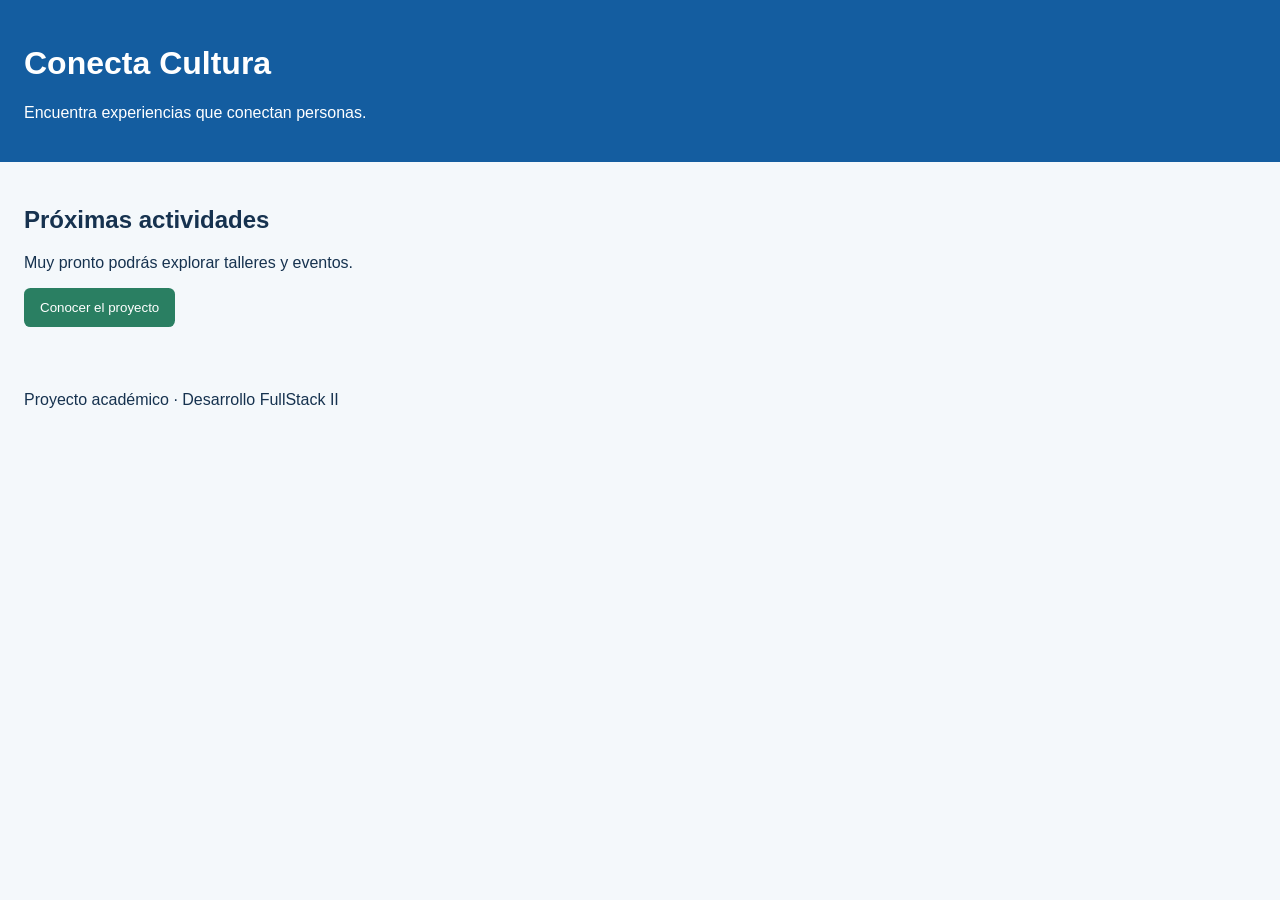
==== index.html @ 7ea76989 "chore: crear estructura inicial del proyecto" ====
<!DOCTYPE html>
<html lang="es">
<head>
  <meta charset="UTF-8">
  <meta name="viewport" content="width=device-width, initial-scale=1.0">
  <meta name="description" content="Actividades y talleres de Conecta Cultura">
  <title>Conecta Cultura | Inicio</title>
  <link rel="stylesheet" href="assets/css/estilos.css">
</head>
<body>
  <header>
    <h1>Conecta Cultura</h1>
    <p>Encuentra experiencias que conectan personas.</p>
  </header>

  <main>
    <section>
      <h2>Próximas actividades</h2>
      <p>Muy pronto podrás explorar talleres y eventos.</p>
      <button id="boton-bienvenida" type="button">Conocer el proyecto</button>
    </section>
  </main>

  <footer>
    <p>Proyecto académico · Desarrollo FullStack II</p>
  </footer>

  <script src="assets/js/app.js"></script>
</body>
</html>
---- assets/css/estilos.css ----
* {
  box-sizing: border-box;
}

body {
  margin: 0;
  font-family: Arial, sans-serif;
  color: #16324f;
  background-color: #f4f8fb;
}

header,
main,
footer {
  padding: 1.5rem;
}

header {
  color: #ffffff;
  background-color: #145da0;
}

button {
  padding: 0.75rem 1rem;
  color: #ffffff;
  background-color: #2a7f62;
  border: 0;
  border-radius: 0.4rem;
  cursor: pointer;
}
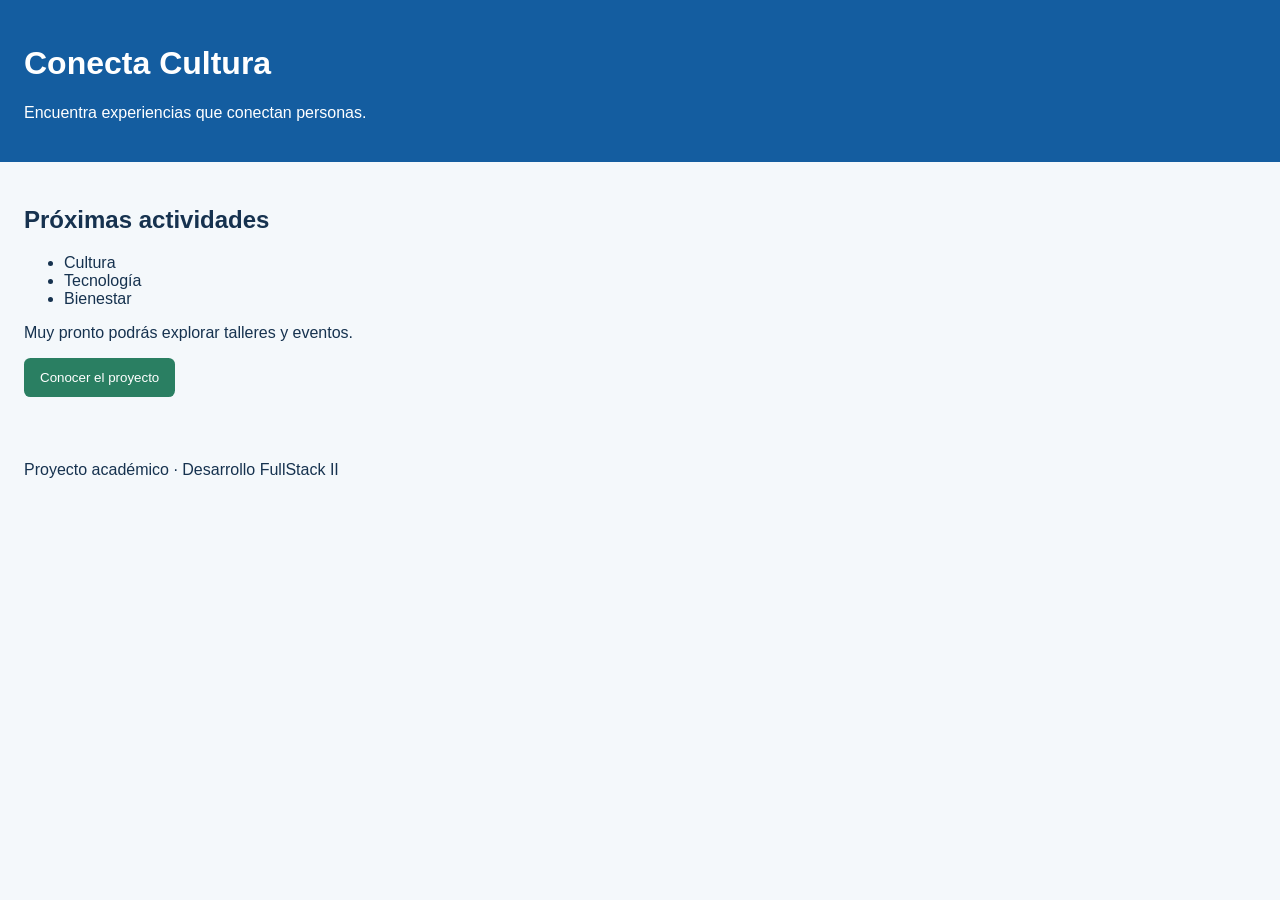
==== commit e84d6527: "feat: personalizar contenido inicial" ====
--- a/index.html
+++ b/index.html
@@ -16,6 +16,11 @@
   <main>
     <section>
       <h2>Próximas actividades</h2>
+      <ul>
+        <li>Cultura</li>
+        <li>Tecnología</li>
+        <li>Bienestar</li>
+      </ul>
       <p>Muy pronto podrás explorar talleres y eventos.</p>
       <button id="boton-bienvenida" type="button">Conocer el proyecto</button>
     </section>
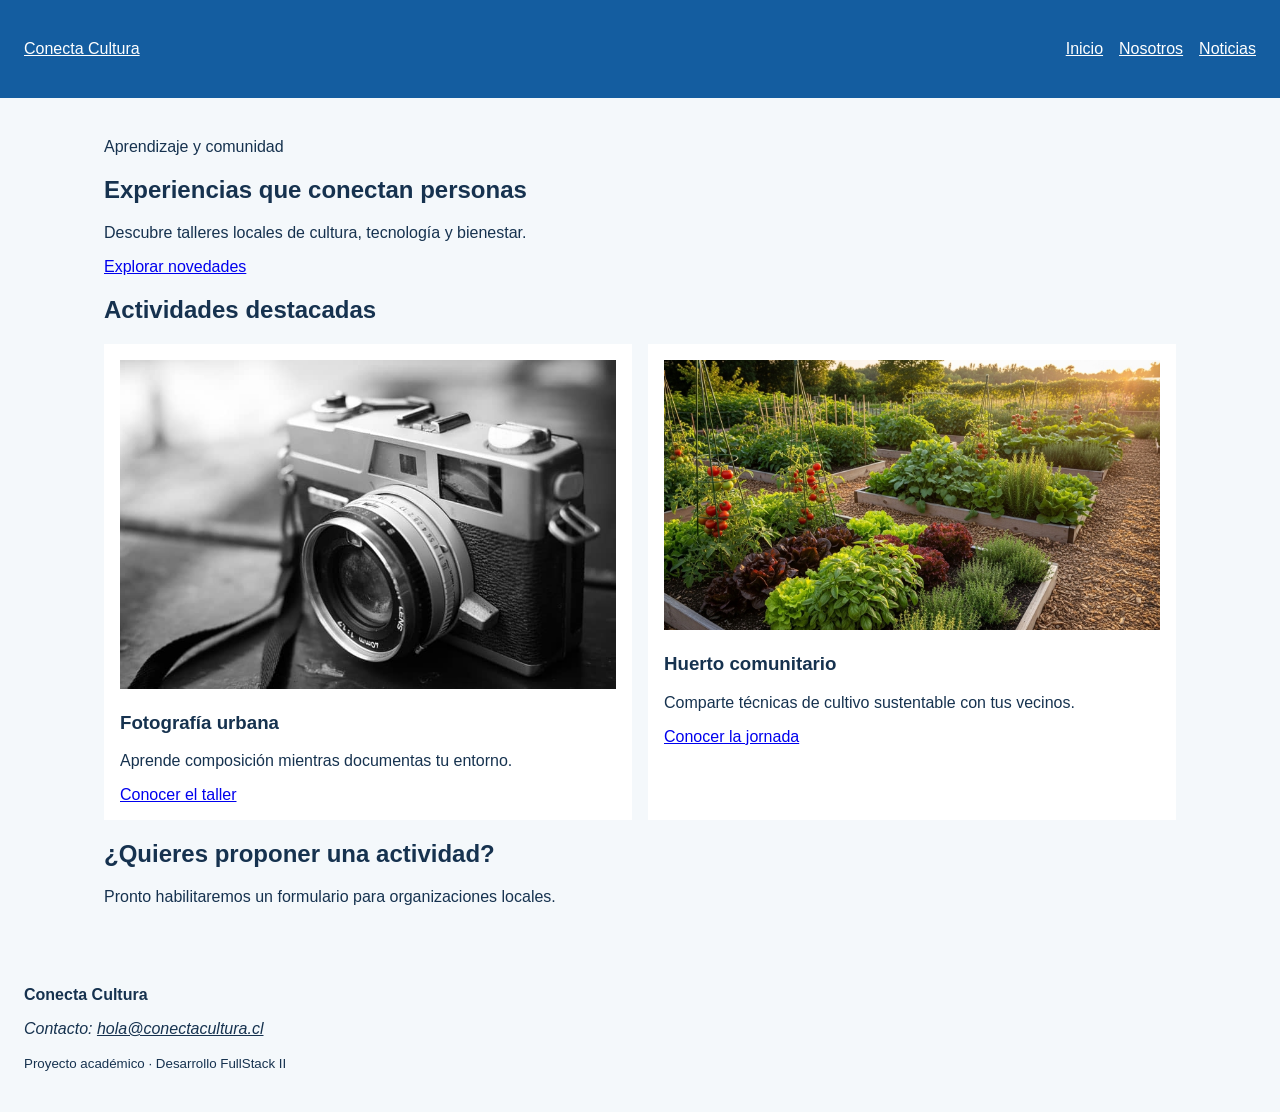
==== commit 9cd3c570: "feat: construir estructura semántica de inicio y nosotros y agregar noticias y primer detalle" ====
--- a/index.html
+++ b/index.html
@@ -3,33 +3,62 @@
 <head>
   <meta charset="UTF-8">
   <meta name="viewport" content="width=device-width, initial-scale=1.0">
-  <meta name="description" content="Actividades y talleres de Conecta Cultura">
-  <title>Conecta Cultura | Inicio</title>
+  <meta name="description" content="Talleres y actividades de Conecta Cultura">
+  <title>Inicio | Conecta Cultura</title>
   <link rel="stylesheet" href="assets/css/estilos.css">
 </head>
 <body>
-  <header>
-    <h1>Conecta Cultura</h1>
-    <p>Encuentra experiencias que conectan personas.</p>
+  <a class="salto-contenido" href="#contenido-principal">Ir al contenido</a>
+  <header class="cabecera-sitio">
+    <a class="marca" href="index.html">Conecta Cultura</a>
+    <nav aria-label="Navegación principal">
+      <ul class="menu">
+        <li><a href="index.html" aria-current="page">Inicio</a></li>
+        <li><a href="nosotros.html">Nosotros</a></li>
+        <li><a href="noticias.html">Noticias</a></li>
+      </ul>
+    </nav>
   </header>
 
-  <main>
-    <section>
-      <h2>Próximas actividades</h2>
-      <ul>
-        <li>Cultura</li>
-        <li>Tecnología</li>
-        <li>Bienestar</li>
-      </ul>
-      <p>Muy pronto podrás explorar talleres y eventos.</p>
-      <button id="boton-bienvenida" type="button">Conocer el proyecto</button>
+  <main id="contenido-principal">
+    <section class="presentacion">
+      <p class="etiqueta">Aprendizaje y comunidad</p>
+      <h1>Experiencias que conectan personas</h1>
+      <p>Descubre talleres locales de cultura, tecnología y bienestar.</p>
+      <a class="boton" href="noticias.html">Explorar novedades</a>
     </section>
+
+    <section aria-labelledby="titulo-actividades">
+      <h2 id="titulo-actividades">Actividades destacadas</h2>
+      <div class="grilla-tarjetas">
+        <article class="tarjeta">
+          <img src="assets/img/fotografia.jpg"
+               alt="Participantes fotografiando edificios del barrio">
+          <h3>Fotografía urbana</h3>
+          <p>Aprende composición mientras documentas tu entorno.</p>
+          <a href="noticia-detalle-1.html">Conocer el taller</a>
+        </article>
+        <article class="tarjeta">
+          <img src="assets/img/huerto.jpg"
+               alt="Manos plantando una hierba en un huerto comunitario">
+          <h3>Huerto comunitario</h3>
+          <p>Comparte técnicas de cultivo sustentable con tus vecinos.</p>
+          <a href="noticia-detalle-2.html">Conocer la jornada</a>
+        </article>
+      </div>
+    </section>
+
+    <aside class="aviso" aria-labelledby="titulo-aviso">
+      <h2 id="titulo-aviso">¿Quieres proponer una actividad?</h2>
+      <p>Pronto habilitaremos un formulario para organizaciones locales.</p>
+    </aside>
   </main>
 
-  <footer>
-    <p>Proyecto académico · Desarrollo FullStack II</p>
+  <footer class="pie-sitio">
+    <p><strong>Conecta Cultura</strong></p>
+    <address>Contacto: <a href="mailto:hola@conectacultura.cl">hola@conectacultura.cl</a></address>
+    <p><small>Proyecto académico · Desarrollo FullStack II</small></p>
   </footer>
-
   <script src="assets/js/app.js"></script>
 </body>
 </html>
--- a/assets/css/estilos.css
+++ b/assets/css/estilos.css
@@ -28,3 +28,55 @@
   border-radius: 0.4rem;
   cursor: pointer;
 }
+.cabecera-sitio,
+.menu,
+.grilla-tarjetas {
+  display: flex;
+  gap: 1rem;
+}
+
+.cabecera-sitio {
+  align-items: center;
+  justify-content: space-between;
+}
+
+.menu {
+  padding: 0;
+  list-style: none;
+}
+
+.marca,
+.menu a,
+.pie-sitio a {
+  color: inherit;
+}
+
+main {
+  max-width: 70rem;
+  margin-inline: auto;
+}
+
+.grilla-tarjetas {
+  flex-wrap: wrap;
+}
+
+.tarjeta {
+  flex: 1 1 18rem;
+  padding: 1rem;
+  background: #ffffff;
+}
+
+img {
+  max-width: 100%;
+  height: auto;
+}
+
+.salto-contenido {
+  position: absolute;
+  left: -10000px;
+}
+
+.salto-contenido:focus {
+  position: static;
+}
+
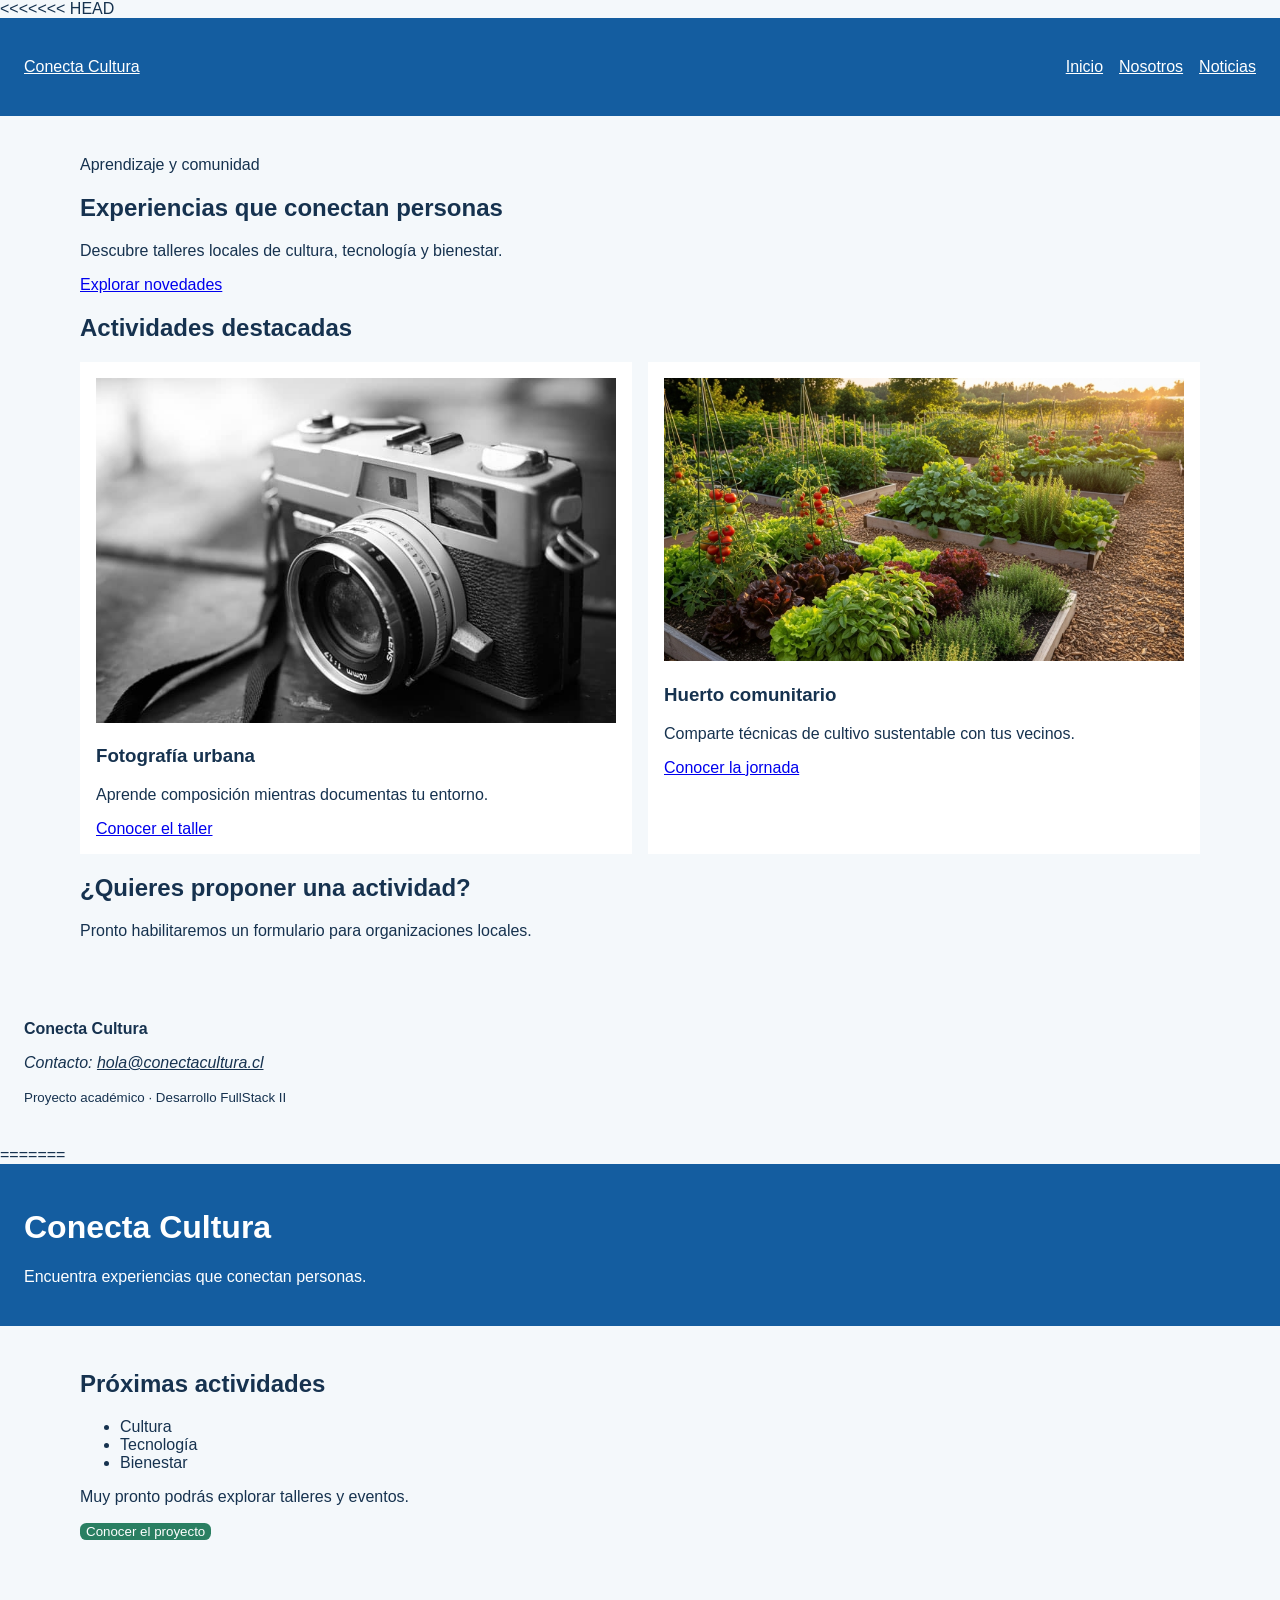
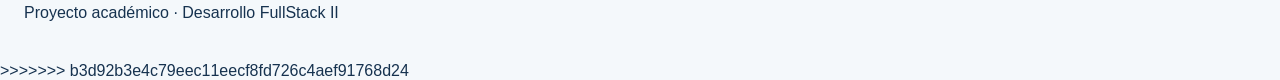
==== commit f0c3623a: "lol" ====
--- a/index.html
+++ b/index.html
@@ -1,6 +1,7 @@
 <!DOCTYPE html>
 <html lang="es">
 <head>
+<<<<<<< HEAD
   <meta charset="UTF-8">
   <meta name="viewport" content="width=device-width, initial-scale=1.0">
   <meta name="description" content="Talleres y actividades de Conecta Cultura">
@@ -60,5 +61,34 @@
     <p><small>Proyecto académico · Desarrollo FullStack II</small></p>
   </footer>
   <script src="assets/js/app.js"></script>
+=======
+<meta charset="UTF-8">
+<meta name="viewport" content="width=device-width, initial-scale=1.0">
+<meta name="description" content="Actividades y talleres de Conecta Cultura">
+<title>Conecta Cultura | Inicio</title>
+<link rel="stylesheet" href="assets/css/estilos.css">
+</head>
+<body>
+<header>
+<h1>Conecta Cultura</h1>
+<p>Encuentra experiencias que conectan personas.</p>
+</header>
+<main>
+<section>
+<h2>Próximas actividades</h2>
+<ul>
+<li>Cultura</li>
+<li>Tecnología</li>
+<li>Bienestar</li>
+</ul>
+<p>Muy pronto podrás explorar talleres y eventos.</p>
+<button id="boton-bienvenida" type="button">Conocer el proyecto</button>
+</section>
+</main>
+<footer>
+<p>Proyecto académico · Desarrollo FullStack II</p>
+</footer>
+<script src="assets/js/app.js"></script>
+>>>>>>> b3d92b3e4c79eec11eecf8fd726c4aef91768d24
 </body>
-</html>
+</html>
--- a/assets/css/estilos.css
+++ b/assets/css/estilos.css
@@ -1,26 +1,23 @@
-* {
-  box-sizing: border-box;
+{
+box-sizing: border-box;
 }
-
 body {
-  margin: 0;
-  font-family: Arial, sans-serif;
-  color: #16324f;
-  background-color: #f4f8fb;
+margin: 0;
+font-family: Arial, sans-serif;
+color: #16324f;
+background-color: #f4f8fb;
 }
-
 header,
 main,
 footer {
-  padding: 1.5rem;
+padding: 1.5rem;
 }
-
 header {
-  color: #ffffff;
-  background-color: #145da0;
+color: #ffffff;
+background-color: #145da0;
 }
-
 button {
+<<<<<<< HEAD
   padding: 0.75rem 1rem;
   color: #ffffff;
   background-color: #2a7f62;
@@ -80,3 +77,12 @@
   position: static;
 }
 
+=======
+padding: 0.75rem 1rem;
+color: #ffffff;
+background-color: #2a7f62;
+border: 0;
+border-radius: 0.4rem;
+cursor: pointer;
+}
+>>>>>>> b3d92b3e4c79eec11eecf8fd726c4aef91768d24
--- a/assets/css/estilos.css
+++ b/assets/css/estilos.css
@@ -1,26 +1,23 @@
-* {
-  box-sizing: border-box;
+{
+box-sizing: border-box;
 }
-
 body {
-  margin: 0;
-  font-family: Arial, sans-serif;
-  color: #16324f;
-  background-color: #f4f8fb;
+margin: 0;
+font-family: Arial, sans-serif;
+color: #16324f;
+background-color: #f4f8fb;
 }
-
 header,
 main,
 footer {
-  padding: 1.5rem;
+padding: 1.5rem;
 }
-
 header {
-  color: #ffffff;
-  background-color: #145da0;
+color: #ffffff;
+background-color: #145da0;
 }
-
 button {
+<<<<<<< HEAD
   padding: 0.75rem 1rem;
   color: #ffffff;
   background-color: #2a7f62;
@@ -80,3 +77,12 @@
   position: static;
 }
 
+=======
+padding: 0.75rem 1rem;
+color: #ffffff;
+background-color: #2a7f62;
+border: 0;
+border-radius: 0.4rem;
+cursor: pointer;
+}
+>>>>>>> b3d92b3e4c79eec11eecf8fd726c4aef91768d24
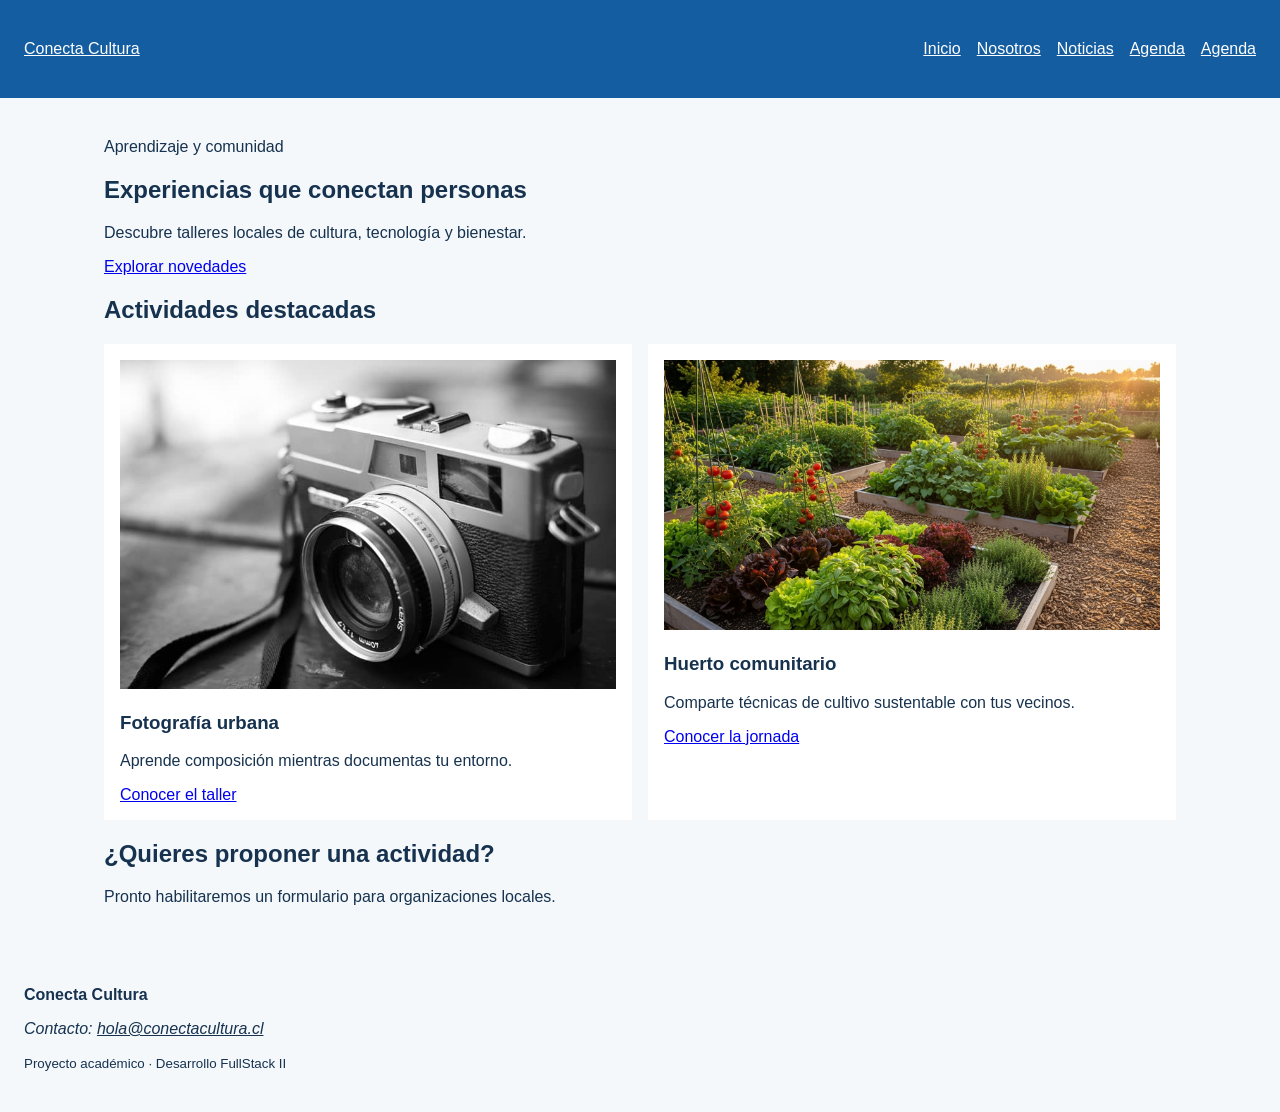
==== commit 2c83da48: "feat: incorporar formulario de participación" ====
--- a/index.html
+++ b/index.html
@@ -1,7 +1,6 @@
 <!DOCTYPE html>
 <html lang="es">
 <head>
-<<<<<<< HEAD
   <meta charset="UTF-8">
   <meta name="viewport" content="width=device-width, initial-scale=1.0">
   <meta name="description" content="Talleres y actividades de Conecta Cultura">
@@ -17,6 +16,8 @@
         <li><a href="index.html" aria-current="page">Inicio</a></li>
         <li><a href="nosotros.html">Nosotros</a></li>
         <li><a href="noticias.html">Noticias</a></li>
+        <li><a href="agenda.html">Agenda</a></li>
+        <li><a href="participar.html">Agenda</a></li>
       </ul>
     </nav>
   </header>
@@ -61,34 +62,5 @@
     <p><small>Proyecto académico · Desarrollo FullStack II</small></p>
   </footer>
   <script src="assets/js/app.js"></script>
-=======
-<meta charset="UTF-8">
-<meta name="viewport" content="width=device-width, initial-scale=1.0">
-<meta name="description" content="Actividades y talleres de Conecta Cultura">
-<title>Conecta Cultura | Inicio</title>
-<link rel="stylesheet" href="assets/css/estilos.css">
-</head>
-<body>
-<header>
-<h1>Conecta Cultura</h1>
-<p>Encuentra experiencias que conectan personas.</p>
-</header>
-<main>
-<section>
-<h2>Próximas actividades</h2>
-<ul>
-<li>Cultura</li>
-<li>Tecnología</li>
-<li>Bienestar</li>
-</ul>
-<p>Muy pronto podrás explorar talleres y eventos.</p>
-<button id="boton-bienvenida" type="button">Conocer el proyecto</button>
-</section>
-</main>
-<footer>
-<p>Proyecto académico · Desarrollo FullStack II</p>
-</footer>
-<script src="assets/js/app.js"></script>
->>>>>>> b3d92b3e4c79eec11eecf8fd726c4aef91768d24
 </body>
 </html>
--- a/assets/css/estilos.css
+++ b/assets/css/estilos.css
@@ -1,5 +1,5 @@
-{
-box-sizing: border-box;
+*, *::before, *::after {
+  box-sizing: border-box;
 }
 body {
 margin: 0;
@@ -17,7 +17,6 @@
 background-color: #145da0;
 }
 button {
-<<<<<<< HEAD
   padding: 0.75rem 1rem;
   color: #ffffff;
   background-color: #2a7f62;
@@ -76,13 +75,57 @@
 .salto-contenido:focus {
   position: static;
 }
+.tabla-contenedor {
+  max-width: 100%;
+  overflow-x: auto;
+}
 
-=======
-padding: 0.75rem 1rem;
-color: #ffffff;
-background-color: #2a7f62;
-border: 0;
-border-radius: 0.4rem;
-cursor: pointer;
+table {
+  width: 100%;
+  border-collapse: collapse;
+  background-color: #ffffff;
 }
->>>>>>> b3d92b3e4c79eec11eecf8fd726c4aef91768d24
+
+caption {
+  padding: 0.75rem;
+  font-weight: bold;
+  text-align: left;
+}
+
+th,
+td {
+  padding: 0.75rem;
+  border: 1px solid #b8c4cf;
+  text-align: left;
+}
+
+thead {
+  color: #ffffff;
+  background-color: #145da0;
+}
+.formulario {
+  display: grid;
+  gap: 1rem;
+  max-width: 42rem;
+}
+
+.formulario fieldset {
+  display: grid;
+  gap: 0.75rem;
+  padding: 1rem;
+  border: 1px solid #b8c4cf;
+}
+
+.formulario input,
+.formulario select,
+.formulario textarea {
+  width: 100%;
+  padding: 0.7rem;
+  font: inherit;
+}
+
+.formulario input[type="radio"],
+.formulario input[type="checkbox"] {
+  width: auto;
+}
+
